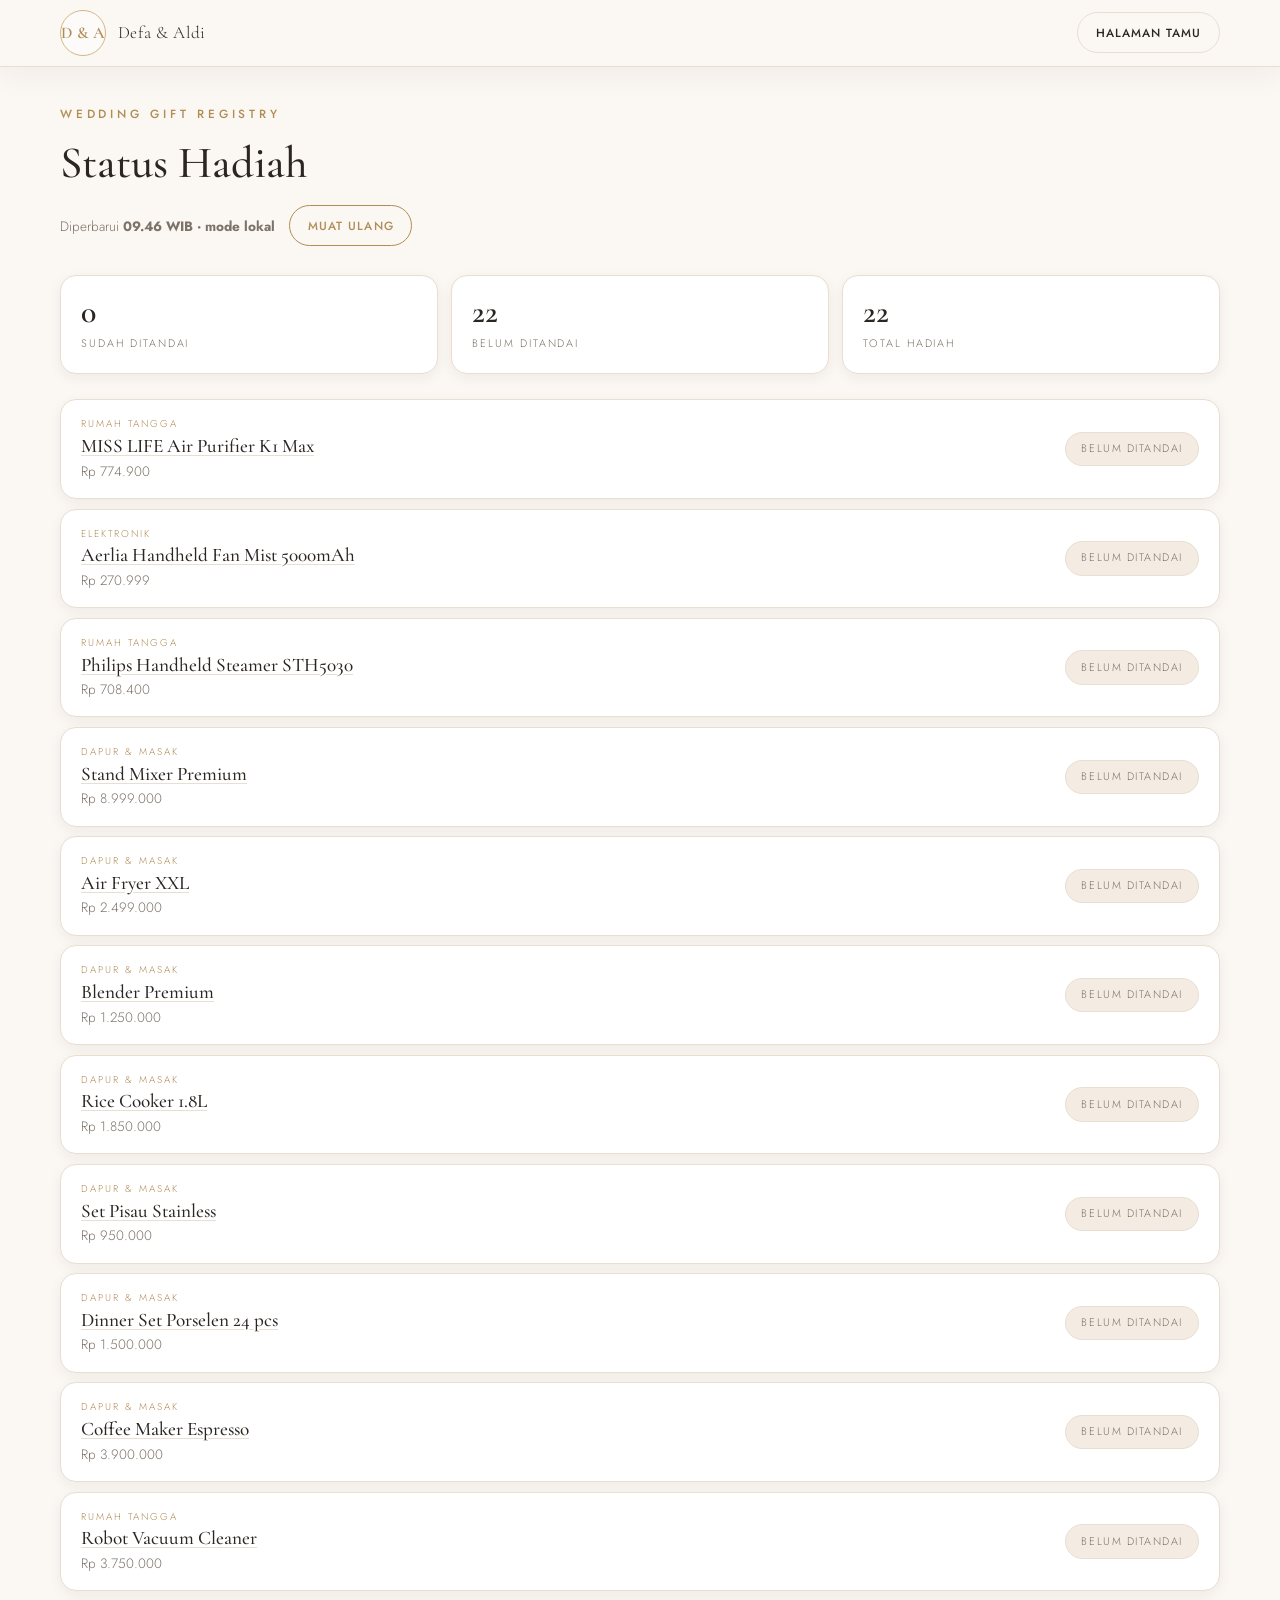
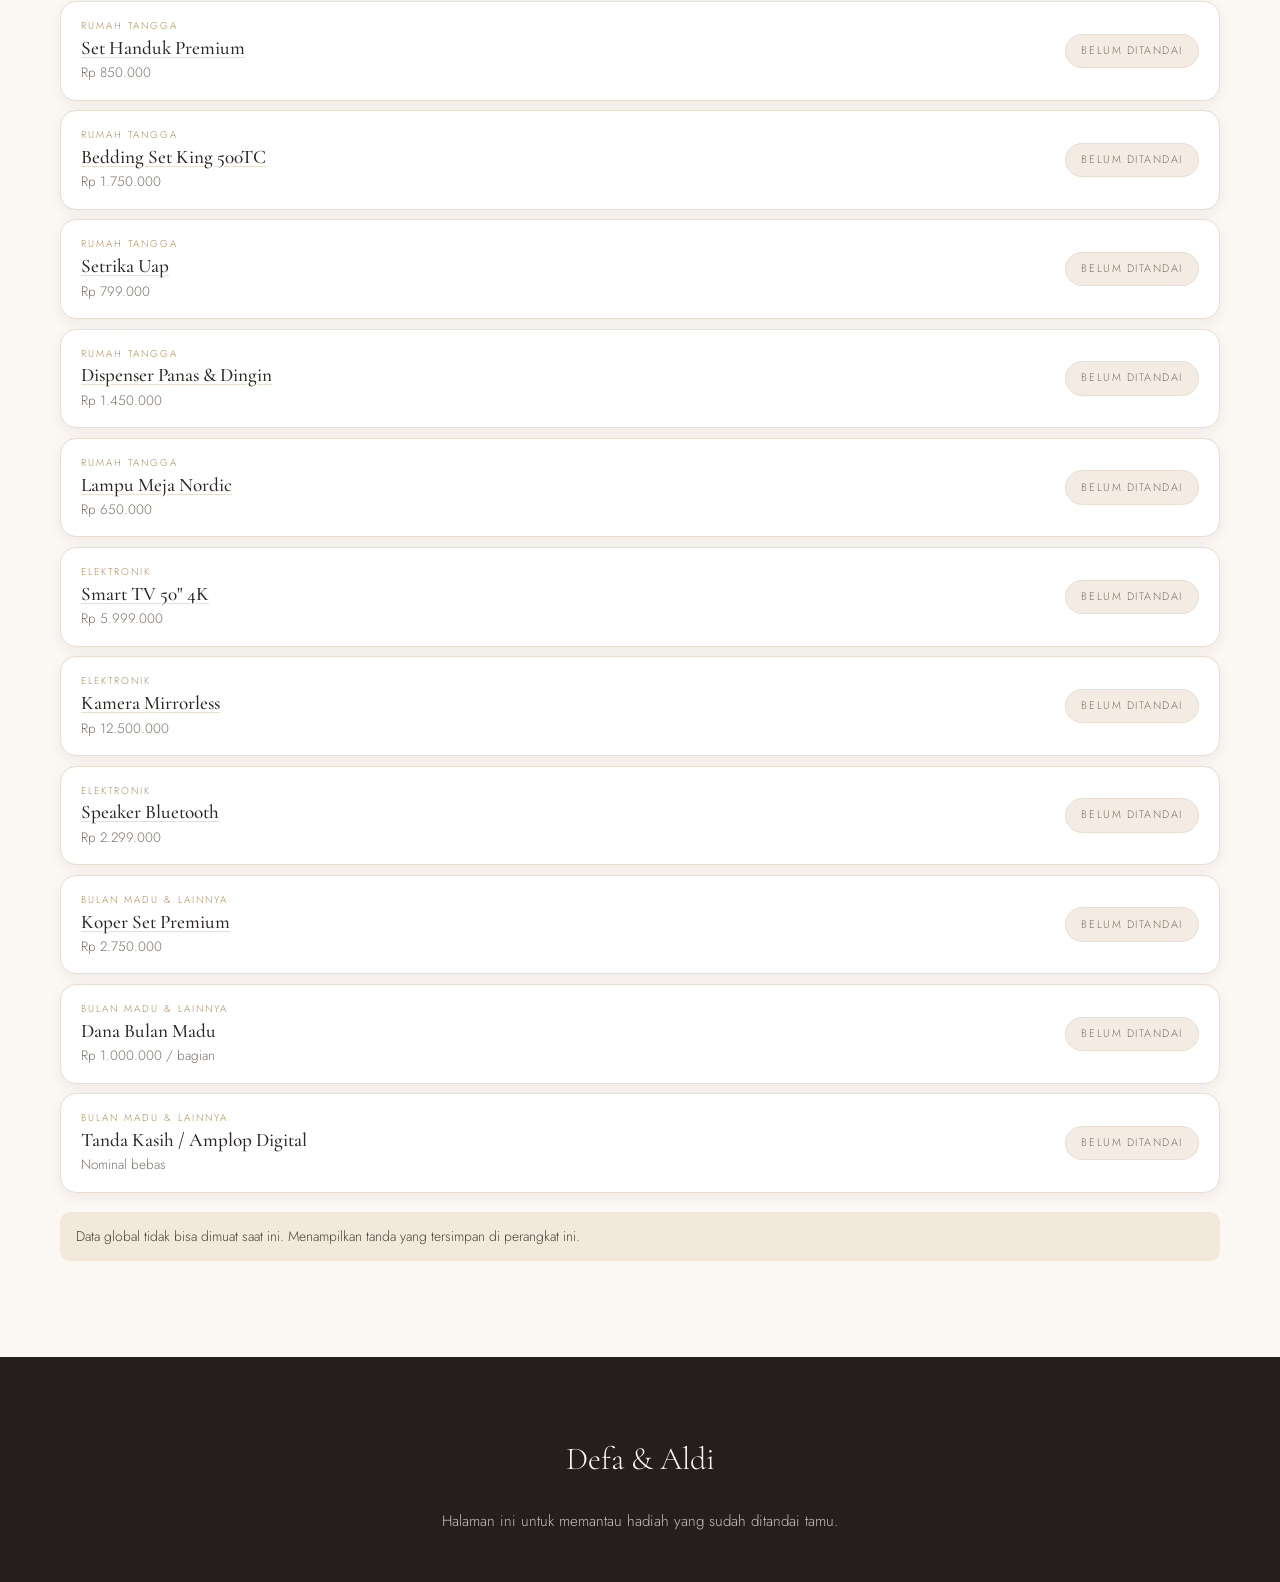
==== status.html @ 215ccc72 "Add status page showing gifts and who marked them" ====
<!DOCTYPE html>
<html lang="id">
<head>
<meta charset="UTF-8">
<meta name="viewport" content="width=device-width, initial-scale=1.0">
<meta name="robots" content="noindex">
<meta name="theme-color" content="#FBF7F2">
<title>Status Hadiah — Defa &amp; Aldi</title>
<link rel="icon" href="data:image/svg+xml,%3Csvg xmlns='http://www.w3.org/2000/svg' viewBox='0 0 64 64'%3E%3Crect width='64' height='64' rx='14' fill='%23FBF7F2'/%3E%3Ctext x='32' y='43' font-family='Georgia,serif' font-size='30' text-anchor='middle' fill='%23B08D57'%3ED%26A%3C/text%3E%3C/svg%3E">
<link rel="preconnect" href="https://fonts.googleapis.com">
<link rel="preconnect" href="https://fonts.gstatic.com" crossorigin>
<link href="https://fonts.googleapis.com/css2?family=Cormorant+Garamond:ital,wght@0,400;0,500;0,600;0,700;1,400;1,500&family=Jost:wght@300;400;500;600&display=swap" rel="stylesheet">
<link rel="stylesheet" href="css/styles.css">
<style>
  .status-page {
    padding: 6.5rem 0 clamp(3rem, 8vw, 6rem);
  }

  .status-title {
    font-size: clamp(2rem, 4.5vw, 2.8rem);
  }

  .status-meta {
    display: flex;
    flex-wrap: wrap;
    align-items: center;
    gap: .9rem;
    margin-top: 1rem;
    color: var(--muted);
    font-size: .85rem;
  }

  .status-stats {
    display: grid;
    grid-template-columns: repeat(3, minmax(0, 1fr));
    gap: .8rem;
    margin-top: 1.8rem;
  }

  .stat-card {
    background: var(--white);
    border: 1px solid var(--line);
    border-radius: var(--radius);
    padding: 1.1rem 1.25rem;
    box-shadow: var(--shadow-sm);
  }

  .stat-card strong {
    display: block;
    font-family: var(--serif);
    font-size: 2rem;
    font-weight: 600;
    line-height: 1.1;
  }

  .stat-card span {
    font-size: .68rem;
    letter-spacing: .18em;
    text-transform: uppercase;
    color: var(--muted);
  }

  .status-list {
    display: flex;
    flex-direction: column;
    gap: .6rem;
    margin-top: 1.6rem;
  }

  .status-row {
    display: flex;
    align-items: center;
    justify-content: space-between;
    gap: 1.2rem;
    background: var(--white);
    border: 1px solid var(--line);
    border-radius: var(--radius);
    padding: 1rem 1.25rem;
    box-shadow: var(--shadow-sm);
  }

  .status-row.is-claimed {
    border-color: #CBE0CB;
    background: linear-gradient(rgba(203, 224, 203, .22), rgba(203, 224, 203, .22)), var(--white);
  }

  .status-cat {
    display: block;
    font-size: .62rem;
    letter-spacing: .2em;
    text-transform: uppercase;
    color: var(--gold);
    margin-bottom: .15rem;
  }

  .status-name {
    font-size: 1.2rem;
  }

  .status-name a {
    text-decoration: underline;
    text-decoration-color: var(--line);
    text-underline-offset: 3px;
  }

  .status-name a:hover {
    text-decoration-color: var(--gold);
  }

  .status-price {
    display: block;
    font-size: .85rem;
    color: var(--muted);
    margin-top: .15rem;
  }

  .status-badge {
    display: inline-flex;
    align-items: center;
    gap: .45rem;
    padding: .45rem .95rem;
    border-radius: 999px;
    font-size: .68rem;
    letter-spacing: .14em;
    text-transform: uppercase;
    white-space: nowrap;
    flex-shrink: 0;
  }

  .status-badge svg {
    width: .95em;
    height: .95em;
    flex-shrink: 0;
  }

  .status-badge.is-claimed {
    background: #E7F2E7;
    border: 1px solid #CBE0CB;
    color: #4E7A4E;
  }

  .status-badge.is-claimed .guest {
    text-transform: none;
    letter-spacing: .02em;
    font-family: var(--serif);
    font-size: .95rem;
    font-weight: 600;
    color: #3D633D;
  }

  .status-badge.is-open {
    background: var(--cream);
    border: 1px solid var(--line);
    color: var(--muted);
  }

  .status-error {
    margin-top: 1.2rem;
    padding: .8rem 1rem;
    border-radius: var(--radius-sm);
    background: var(--gold-tint);
    color: var(--ink-soft);
    font-size: .87rem;
  }

  @media (max-width: 620px) {
    .status-row {
      flex-direction: column;
      align-items: flex-start;
      gap: .7rem;
    }

    .stat-card {
      padding: .8rem .85rem;
    }

    .stat-card strong {
      font-size: 1.5rem;
    }

    .stat-card span {
      font-size: .56rem;
      letter-spacing: .12em;
    }
  }
</style>
</head>
<body>
<a class="skip-link" href="#status-list">Lewati ke daftar status</a>

<header class="nav scrolled" id="site-nav">
  <div class="nav-inner container">
    <a class="brand" href="./" aria-label="Kembali ke halaman tamu">
      <span class="brand-mono">D &amp; A</span>
      <span class="brand-label" data-text="shortNames">Defa &amp; Aldi</span>
    </a>
    <a class="btn btn-sm btn-ghost" href="./">Halaman Tamu</a>
  </div>
</header>

<main class="container status-page">
  <header>
    <p class="eyebrow">Wedding Gift Registry</p>
    <h1 class="status-title">Status Hadiah</h1>
    <p class="status-meta">
      <span>Diperbarui <strong id="updated">…</strong></span>
      <button type="button" class="btn btn-sm btn-outline" id="refresh">Muat Ulang</button>
    </p>
  </header>

  <section class="status-stats" aria-label="Ringkasan">
    <div class="stat-card"><strong id="stat-claimed">0</strong><span>Sudah ditandai</span></div>
    <div class="stat-card"><strong id="stat-open">0</strong><span>Belum ditandai</span></div>
    <div class="stat-card"><strong id="stat-total">0</strong><span>Total hadiah</span></div>
  </section>

  <section class="status-list" id="status-list" aria-live="polite"></section>
  <p class="status-error" id="status-error" hidden></p>
</main>

<footer class="footer">
  <div class="container footer-inner">
    <p class="footer-names" data-text="names">Defa &amp; Aldi</p>
    <p class="footer-thanks">Halaman ini untuk memantau hadiah yang sudah ditandai tamu.</p>
  </div>
</footer>

<script src="js/data.js"></script>
<script src="js/status.js"></script>
</body>
</html>
---- css/styles.css ----
:root {
  --ivory: #FBF7F2;
  --cream: #F4ECE3;
  --sand: #EFE4D7;
  --white: #FFFFFF;
  --ink: #2B2622;
  --ink-soft: #4A423B;
  --muted: #7C7268;
  --line: #E8DED2;
  --gold: #B08D57;
  --gold-soft: #D4B483;
  --gold-tint: #F3E9DA;
  --blush: #D9A7A0;
  --sage: #9DAF9B;
  --radius-lg: 22px;
  --radius: 16px;
  --radius-sm: 10px;
  --shadow-sm: 0 4px 14px rgba(43, 38, 34, .06);
  --shadow: 0 14px 40px rgba(43, 38, 34, .10);
  --shadow-lg: 0 30px 70px rgba(43, 38, 34, .18);
  --serif: 'Cormorant Garamond', 'Times New Roman', Georgia, serif;
  --sans: 'Jost', system-ui, -apple-system, 'Segoe UI', sans-serif;
  --ease: cubic-bezier(.22, .61, .36, 1);
}

*,
*::before,
*::after { box-sizing: border-box; }

html {
  scroll-behavior: smooth;
  -webkit-text-size-adjust: 100%;
}

body {
  margin: 0;
  background: var(--ivory);
  color: var(--ink);
  font-family: var(--sans);
  font-size: 16px;
  line-height: 1.65;
  font-weight: 300;
  overflow-x: hidden;
}

body.no-scroll { overflow: hidden; }

img { max-width: 100%; display: block; }

a { color: inherit; text-decoration: none; }

button, input, select, textarea { font: inherit; color: inherit; }

h1, h2, h3, h4 {
  font-family: var(--serif);
  font-weight: 500;
  line-height: 1.15;
  margin: 0;
}

p { margin: 0; }

ul, ol { margin: 0; padding: 0; list-style: none; }

.container {
  width: min(1160px, 100% - 2.5rem);
  margin-inline: auto;
}

.icon {
  display: inline-flex;
  width: 1.15em;
  height: 1.15em;
  flex: 0 0 auto;
}

.icon svg { width: 100%; height: 100%; display: block; }

.skip-link {
  position: absolute;
  left: -9999px;
  top: 0;
  background: var(--ink);
  color: var(--white);
  padding: .6rem 1rem;
  z-index: 200;
  border-radius: 0 0 var(--radius-sm) 0;
}

.skip-link:focus { left: 0; }

:focus-visible {
  outline: 2px solid var(--gold);
  outline-offset: 3px;
  border-radius: 4px;
}

.eyebrow {
  font-size: .74rem;
  letter-spacing: .32em;
  text-transform: uppercase;
  color: var(--gold);
  font-weight: 500;
  margin-bottom: .9rem;
}

.guest-greeting {
  display: inline-block;
  font-size: .72rem;
  letter-spacing: .22em;
  text-transform: uppercase;
  color: var(--muted);
  background: var(--white);
  border: 1px solid var(--line);
  border-radius: 999px;
  padding: .42rem 1.1rem;
  margin-bottom: 1.1rem;
  box-shadow: var(--shadow-sm);
}

.guest-greeting strong {
  color: var(--gold);
  font-weight: 600;
  letter-spacing: .1em;
}

.section {
  padding: clamp(4.5rem, 9vw, 7.5rem) 0;
  position: relative;
}

.btn {
  display: inline-flex;
  align-items: center;
  justify-content: center;
  gap: .55rem;
  padding: .85rem 1.7rem;
  border-radius: 999px;
  border: 1px solid transparent;
  font-family: var(--sans);
  font-size: .86rem;
  font-weight: 500;
  letter-spacing: .09em;
  text-transform: uppercase;
  cursor: pointer;
  transition: transform .25s var(--ease), background .25s var(--ease), color .25s var(--ease), border-color .25s var(--ease), box-shadow .25s var(--ease);
  white-space: nowrap;
}

.btn:hover { transform: translateY(-2px); }
.btn:active { transform: translateY(0); }

.btn-primary {
  background: var(--ink);
  color: var(--ivory);
  box-shadow: var(--shadow-sm);
}

.btn-primary:hover { background: #3A332D; box-shadow: var(--shadow); }

.btn-gold {
  background: var(--gold);
  color: #FFFDF9;
}

.btn-gold:hover { background: #9E7C48; }

.btn-ghost {
  background: transparent;
  border-color: var(--line);
  color: var(--ink);
}

.btn-ghost:hover { border-color: var(--gold); color: var(--gold); }

.btn-outline {
  background: transparent;
  border-color: var(--gold);
  color: var(--gold);
}

.btn-outline:hover { background: var(--gold); color: #FFFDF9; }

.btn-sm {
  padding: .6rem 1.1rem;
  font-size: .74rem;
}

.btn .icon { font-size: 1.05em; }

.nav {
  position: fixed;
  inset: 0 0 auto 0;
  z-index: 100;
  padding: 1rem 0;
  transition: background .35s var(--ease), box-shadow .35s var(--ease), padding .35s var(--ease);
}

.nav.scrolled {
  background: rgba(251, 247, 242, .92);
  backdrop-filter: blur(14px);
  -webkit-backdrop-filter: blur(14px);
  box-shadow: 0 1px 0 var(--line), 0 10px 30px rgba(43, 38, 34, .05);
  padding: .6rem 0;
}

.nav-inner {
  display: flex;
  align-items: center;
  gap: 1.4rem;
}

.brand {
  display: flex;
  align-items: center;
  gap: .7rem;
  margin-right: auto;
}

.brand-mono {
  font-family: var(--serif);
  font-size: 1.02rem;
  font-weight: 600;
  letter-spacing: .02em;
  white-space: nowrap;
  line-height: 1;
  color: var(--gold);
  border: 1px solid var(--gold-soft);
  border-radius: 50%;
  width: 2.9rem;
  height: 2.9rem;
  display: grid;
  place-items: center;
  background: rgba(255, 255, 255, .55);
  transition: background .3s var(--ease);
}

.brand-label {
  font-family: var(--serif);
  font-size: 1.08rem;
  letter-spacing: .04em;
  color: var(--ink);
}

@media (max-width: 560px) {
  .brand-label { display: none; }
}

.registry-head {
  display: grid;
  grid-template-columns: minmax(0, 1fr) auto;
  align-items: end;
  gap: 2.5rem;
  margin-bottom: clamp(2.2rem, 4vw, 3.2rem);
}

.registry-names {
  font-size: clamp(2.4rem, 5.5vw, 3.9rem);
  line-height: 1.05;
}

.registry-names .amp {
  font-style: italic;
  color: var(--gold);
  font-weight: 400;
  padding: 0 .06em;
}

.registry-meta {
  display: flex;
  flex-wrap: wrap;
  align-items: center;
  gap: .7rem;
  margin-top: .9rem;
  font-size: .76rem;
  letter-spacing: .26em;
  text-transform: uppercase;
  color: var(--muted);
}

.registry-meta .dot {
  width: 4px;
  height: 4px;
  border-radius: 50%;
  background: var(--gold);
}

.registry-lead {
  max-width: 54ch;
  margin-top: 1.1rem;
  color: var(--muted);
  font-size: 1.02rem;
}

.registry-actions {
  display: flex;
  flex-wrap: wrap;
  gap: .6rem;
  margin-top: 1.5rem;
}

.countdown {
  display: flex;
  gap: clamp(.5rem, 1.6vw, .8rem);
}

.cd-item {
  min-width: 4.1rem;
  padding: .7rem .55rem .55rem;
  background: rgba(255, 255, 255, .68);
  border: 1px solid var(--line);
  border-radius: var(--radius-sm);
  display: flex;
  flex-direction: column;
  align-items: center;
  box-shadow: var(--shadow-sm);
}

.cd-item strong {
  font-family: var(--serif);
  font-size: clamp(1.15rem, 2.2vw, 1.6rem);
  font-weight: 600;
  color: var(--ink);
  line-height: 1;
  font-variant-numeric: tabular-nums;
}

.cd-item span {
  margin-top: .3rem;
  font-size: .56rem;
  letter-spacing: .2em;
  text-transform: uppercase;
  color: var(--muted);
}

.gifts {
  background: linear-gradient(180deg, var(--ivory) 0%, #F7F0E7 100%);
  padding-top: clamp(6.5rem, 11vw, 8.5rem);
}

.toolbar {
  display: flex;
  flex-wrap: wrap;
  align-items: center;
  gap: .9rem;
  margin-bottom: 1.4rem;
}

.search {
  display: flex;
  align-items: center;
  gap: .6rem;
  padding: .7rem 1.1rem;
  background: var(--white);
  border: 1px solid var(--line);
  border-radius: 999px;
  flex: 1 1 260px;
  color: var(--muted);
  transition: border-color .25s var(--ease), box-shadow .25s var(--ease);
}

.search:focus-within { border-color: var(--gold-soft); box-shadow: 0 0 0 4px rgba(176, 141, 87, .1); }

.search input {
  border: 0;
  background: transparent;
  outline: none;
  width: 100%;
  font-size: .95rem;
}

.chips {
  display: flex;
  flex-wrap: wrap;
  gap: .45rem;
  order: 3;
  flex: 1 1 100%;
}

.chip {
  padding: .55rem 1.05rem;
  border-radius: 999px;
  border: 1px solid var(--line);
  background: rgba(255, 255, 255, .6);
  font-size: .78rem;
  letter-spacing: .06em;
  text-transform: uppercase;
  font-weight: 400;
  color: var(--ink-soft);
  cursor: pointer;
  transition: all .25s var(--ease);
}

.chip:hover { border-color: var(--gold-soft); color: var(--gold); }

.chip.is-active {
  background: var(--ink);
  border-color: var(--ink);
  color: var(--ivory);
}

.sort {
  display: flex;
  align-items: center;
  gap: .5rem;
  margin-left: auto;
  font-size: .78rem;
  letter-spacing: .1em;
  text-transform: uppercase;
  color: var(--muted);
}

.sort select {
  border: 1px solid var(--line);
  background: var(--white);
  border-radius: 999px;
  padding: .55rem .9rem;
  font-size: .8rem;
  cursor: pointer;
  outline: none;
}

.result-count {
  font-size: .82rem;
  letter-spacing: .12em;
  text-transform: uppercase;
  color: var(--muted);
  margin-bottom: 1.4rem;
}

.gift-grid {
  display: grid;
  grid-template-columns: repeat(auto-fill, minmax(270px, 1fr));
  gap: 1.6rem;
}

.gift {
  background: var(--white);
  border: 1px solid var(--line);
  border-radius: var(--radius-lg);
  overflow: hidden;
  display: flex;
  flex-direction: column;
  box-shadow: var(--shadow-sm);
  transition: transform .35s var(--ease), box-shadow .35s var(--ease), border-color .35s var(--ease);
}

.gift:hover {
  transform: translateY(-6px);
  box-shadow: var(--shadow);
  border-color: var(--gold-soft);
}

.gift.is-claimed { opacity: .72; }

.gift-media {
  position: relative;
  aspect-ratio: 4 / 3;
  display: grid;
  place-items: center;
  overflow: hidden;
}

.gift-media::before {
  content: "";
  position: absolute;
  inset: 0;
  background-image:
    radial-gradient(circle at 18% 22%, rgba(255, 255, 255, .55) 0 2px, transparent 2px),
    radial-gradient(circle at 82% 78%, rgba(255, 255, 255, .4) 0 2px, transparent 2px);
  background-size: 48px 48px, 64px 64px;
  opacity: .7;
}

.gift-media img {
  position: absolute;
  inset: 0;
  width: 100%;
  height: 100%;
  object-fit: cover;
}

.gift-icon {
  position: relative;
  display: grid;
  place-items: center;
  width: 5.6rem;
  height: 5.6rem;
  border-radius: 50%;
  background: rgba(255, 255, 255, .72);
  color: var(--ink-soft);
  font-size: 2.6rem;
  box-shadow: 0 10px 30px rgba(43, 38, 34, .08);
  transition: transform .4s var(--ease);
}

.gift:hover .gift-icon { transform: scale(1.07) rotate(-3deg); }

.cat-dapur { background: linear-gradient(140deg, #F6E7D8, #EBD3BE); }
.cat-rumah { background: linear-gradient(140deg, #E8EDE6, #D5DFD3); }
.cat-elektronik { background: linear-gradient(140deg, #E4E9F0, #CDD7E4); }
.cat-lainnya { background: linear-gradient(140deg, #F3E3E1, #E4C9C6); }

.gift-badge {
  position: absolute;
  top: 1rem;
  left: 1rem;
  background: rgba(43, 38, 34, .88);
  color: var(--ivory);
  font-size: .62rem;
  letter-spacing: .18em;
  text-transform: uppercase;
  padding: .4rem .75rem;
  border-radius: 999px;
}

.gift-ribbon {
  position: absolute;
  top: 1rem;
  right: 1rem;
  display: none;
  align-items: center;
  gap: .35rem;
  background: rgba(255, 253, 249, .94);
  color: #4E7A4E;
  border: 1px solid #CBE0CB;
  font-size: .62rem;
  letter-spacing: .14em;
  text-transform: uppercase;
  padding: .4rem .7rem;
  border-radius: 999px;
}

.gift.is-claimed .gift-ribbon { display: inline-flex; }

.gift-body {
  padding: 1.3rem 1.35rem 1.4rem;
  display: flex;
  flex-direction: column;
  flex: 1;
}

.gift-cat {
  font-size: .66rem;
  letter-spacing: .22em;
  text-transform: uppercase;
  color: var(--gold);
  margin-bottom: .5rem;
}

.gift-title {
  font-size: 1.4rem;
  margin-bottom: .45rem;
}

.gift-desc {
  color: var(--muted);
  font-size: .9rem;
  display: -webkit-box;
  -webkit-line-clamp: 2;
  -webkit-box-orient: vertical;
  overflow: hidden;
  margin-bottom: 1rem;
}

.gift-meta {
  display: flex;
  align-items: baseline;
  justify-content: space-between;
  gap: .6rem;
  margin-top: auto;
  padding-top: .9rem;
  border-top: 1px dashed var(--line);
}

.gift-price {
  font-family: var(--serif);
  font-size: 1.22rem;
  font-weight: 600;
  color: var(--ink);
}

.gift-qty {
  font-size: .72rem;
  letter-spacing: .08em;
  text-transform: uppercase;
  color: var(--muted);
}

.gift-actions {
  display: flex;
  gap: .5rem;
  margin-top: 1rem;
}

.gift-actions .btn { flex: 1; }

.claim-btn {
  flex: 0 0 44px !important;
  width: 44px;
  padding: 0;
  border-radius: 999px;
  background: transparent;
  border: 1px solid var(--line);
  color: var(--muted);
  display: grid;
  place-items: center;
  cursor: pointer;
  transition: all .25s var(--ease);
}

.claim-btn:hover { border-color: var(--sage); color: #4E7A4E; }

.claim-btn.is-on {
  background: #EAF2E9;
  border-color: #CBE0CB;
  color: #4E7A4E;
}

.empty {
  text-align: center;
  padding: 3.5rem 1rem;
  color: var(--muted);
  border: 1px dashed var(--line);
  border-radius: var(--radius-lg);
}

.empty .icon { font-size: 2rem; color: var(--gold-soft); margin-bottom: .6rem; }

.empty h3 { font-size: 1.4rem; color: var(--ink); margin-bottom: .3rem; }

.note {
  display: flex;
  align-items: center;
  justify-content: center;
  gap: .55rem;
  margin-top: 2.4rem;
  font-size: .84rem;
  color: var(--muted);
  text-align: center;
}

.note .icon { color: var(--sage); }

@keyframes rise {
  from { opacity: 0; transform: translateY(14px); }
  to { opacity: 1; transform: translateY(0); }
}

.footer {
  position: relative;
  background: #241F1C;
  color: rgba(251, 247, 242, .75);
  padding: 4.5rem 0 3rem;
  text-align: center;
}

.footer-mono {
  font-family: var(--serif);
  font-size: 1.6rem;
  color: var(--gold-soft);
  letter-spacing: .14em;
}

.footer-names {
  font-family: var(--serif);
  font-size: 2rem;
  color: var(--ivory);
  margin-top: .3rem;
}

.footer-date {
  font-size: .78rem;
  letter-spacing: .26em;
  text-transform: uppercase;
  color: rgba(251, 247, 242, .55);
  margin-top: .5rem;
}

.footer-thanks { margin-top: 1.4rem; font-size: .95rem; }

.footer-small {
  margin-top: 2rem;
  font-size: .76rem;
  color: rgba(251, 247, 242, .45);
  display: inline-flex;
  align-items: center;
  gap: .4rem;
}

.footer-small .icon { color: var(--blush); }

.to-top {
  position: absolute;
  right: 1.6rem;
  top: -1.5rem;
  width: 3rem;
  height: 3rem;
  border-radius: 50%;
  background: var(--gold);
  color: #FFFDF9;
  display: grid;
  place-items: center;
  box-shadow: var(--shadow);
  transition: transform .3s var(--ease), background .3s var(--ease);
}

.to-top .icon { transform: rotate(180deg); }

.to-top:hover { transform: translateY(-4px); background: #9E7C48; }

.denied {
  position: fixed;
  inset: 0;
  z-index: 300;
  display: grid;
  place-items: center;
  padding: 1.5rem;
  background: var(--ivory);
}

.denied[hidden] { display: none; }

.denied-card {
  width: min(440px, 100%);
  text-align: center;
  background: var(--white);
  border: 1px solid var(--line);
  border-radius: var(--radius-lg);
  box-shadow: var(--shadow);
  padding: clamp(2rem, 6vw, 3rem) clamp(1.5rem, 5vw, 2.5rem);
}

.denied-card .icon {
  width: 2.6rem;
  height: 2.6rem;
  margin: 0 auto 1.1rem;
  padding: .62rem;
  border-radius: 50%;
  background: var(--gold-tint);
  color: var(--gold);
}

.denied-card h2 {
  font-size: 1.8rem;
  margin-bottom: .6rem;
}

.denied-card p {
  color: var(--muted);
  font-size: .95rem;
}

.modal {
  position: fixed;
  inset: 0;
  z-index: 200;
  display: grid;
  place-items: center;
  padding: 1.2rem;
}

.modal[hidden] { display: none; }

.modal-backdrop {
  position: absolute;
  inset: 0;
  background: rgba(36, 31, 28, .55);
  backdrop-filter: blur(4px);
  animation: fade .3s var(--ease) both;
}

@keyframes fade { from { opacity: 0; } to { opacity: 1; } }

.modal-panel {
  position: relative;
  width: min(620px, 100%);
  max-height: 90svh;
  overflow: auto;
  background: var(--white);
  border-radius: var(--radius-lg);
  box-shadow: var(--shadow-lg);
  animation: pop .35s var(--ease) both;
}

@keyframes pop {
  from { opacity: 0; transform: translateY(18px) scale(.98); }
  to { opacity: 1; transform: none; }
}

.modal-close {
  position: absolute;
  top: .9rem;
  right: .9rem;
  z-index: 2;
  width: 2.4rem;
  height: 2.4rem;
  border-radius: 50%;
  border: 1px solid rgba(43, 38, 34, .12);
  background: rgba(255, 255, 255, .86);
  color: var(--ink);
  display: grid;
  place-items: center;
  cursor: pointer;
  transition: background .25s var(--ease), transform .25s var(--ease);
}

.modal-close:hover { background: var(--ink); color: var(--ivory); transform: rotate(90deg); }

.modal-media {
  aspect-ratio: 16 / 8;
  display: grid;
  place-items: center;
  position: relative;
}

.modal-media .gift-icon { width: 5rem; height: 5rem; font-size: 2.3rem; }

.modal-media img {
  position: absolute;
  inset: 0;
  width: 100%;
  height: 100%;
  object-fit: cover;
}

.modal-content { padding: 1.7rem 1.8rem 2rem; }

.modal-content .gift-cat { margin-bottom: .4rem; }

.modal-content h3 { font-size: 2rem; margin-bottom: .6rem; }

.modal-content .desc { color: var(--muted); margin-bottom: 1.2rem; }

.modal-facts {
  display: grid;
  grid-template-columns: repeat(auto-fit, minmax(130px, 1fr));
  gap: .8rem;
  margin-bottom: 1.3rem;
}

.fact {
  background: var(--ivory);
  border: 1px solid var(--line);
  border-radius: var(--radius-sm);
  padding: .8rem .9rem;
}

.fact span {
  display: block;
  font-size: .64rem;
  letter-spacing: .18em;
  text-transform: uppercase;
  color: var(--muted);
  margin-bottom: .2rem;
}

.fact strong { font-family: var(--serif); font-size: 1.1rem; font-weight: 600; }

.modal-note {
  font-size: .84rem;
  color: var(--muted);
  background: var(--gold-tint);
  border-radius: var(--radius-sm);
  padding: .8rem 1rem;
  margin-bottom: 1.3rem;
}

.modal-actions { display: grid; gap: .6rem; grid-template-columns: 1fr 1fr; }

.modal-actions .btn { width: 100%; }

.modal-actions .wide { grid-column: 1 / -1; }

.toast {
  position: fixed;
  left: 50%;
  bottom: 2rem;
  transform: translate(-50%, 200%);
  opacity: 0;
  visibility: hidden;
  background: var(--ink);
  color: var(--ivory);
  padding: .85rem 1.5rem;
  border-radius: 999px;
  font-size: .88rem;
  box-shadow: var(--shadow-lg);
  transition: transform .45s var(--ease), opacity .3s var(--ease), visibility .45s;
  z-index: 300;
  max-width: calc(100vw - 2rem);
  text-align: center;
}

.toast.show {
  transform: translate(-50%, 0);
  opacity: 1;
  visibility: visible;
}

.reveal {
  opacity: 0;
  transform: translateY(22px);
  transition: opacity .8s var(--ease), transform .8s var(--ease);
}

.reveal.is-in { opacity: 1; transform: none; }

@media (max-width: 980px) {
  .registry-head {
    grid-template-columns: 1fr;
    align-items: start;
    gap: 1.8rem;
  }
}

@media (max-width: 620px) {
  .container { width: min(1160px, 100% - 1.8rem); }

  .countdown { gap: .45rem; }

  .cd-item { min-width: 3.6rem; padding: .6rem .45rem .5rem; }

  .registry-meta { gap: .45rem; font-size: .68rem; letter-spacing: .2em; }

  .modal-actions { grid-template-columns: 1fr; }

  .gift-grid { grid-template-columns: 1fr; }
}

@media (prefers-reduced-motion: reduce) {
  html { scroll-behavior: auto; }

  *,
  *::before,
  *::after {
    animation-duration: .001ms !important;
    animation-iteration-count: 1 !important;
    transition-duration: .001ms !important;
  }

  .reveal { opacity: 1; transform: none; }
}
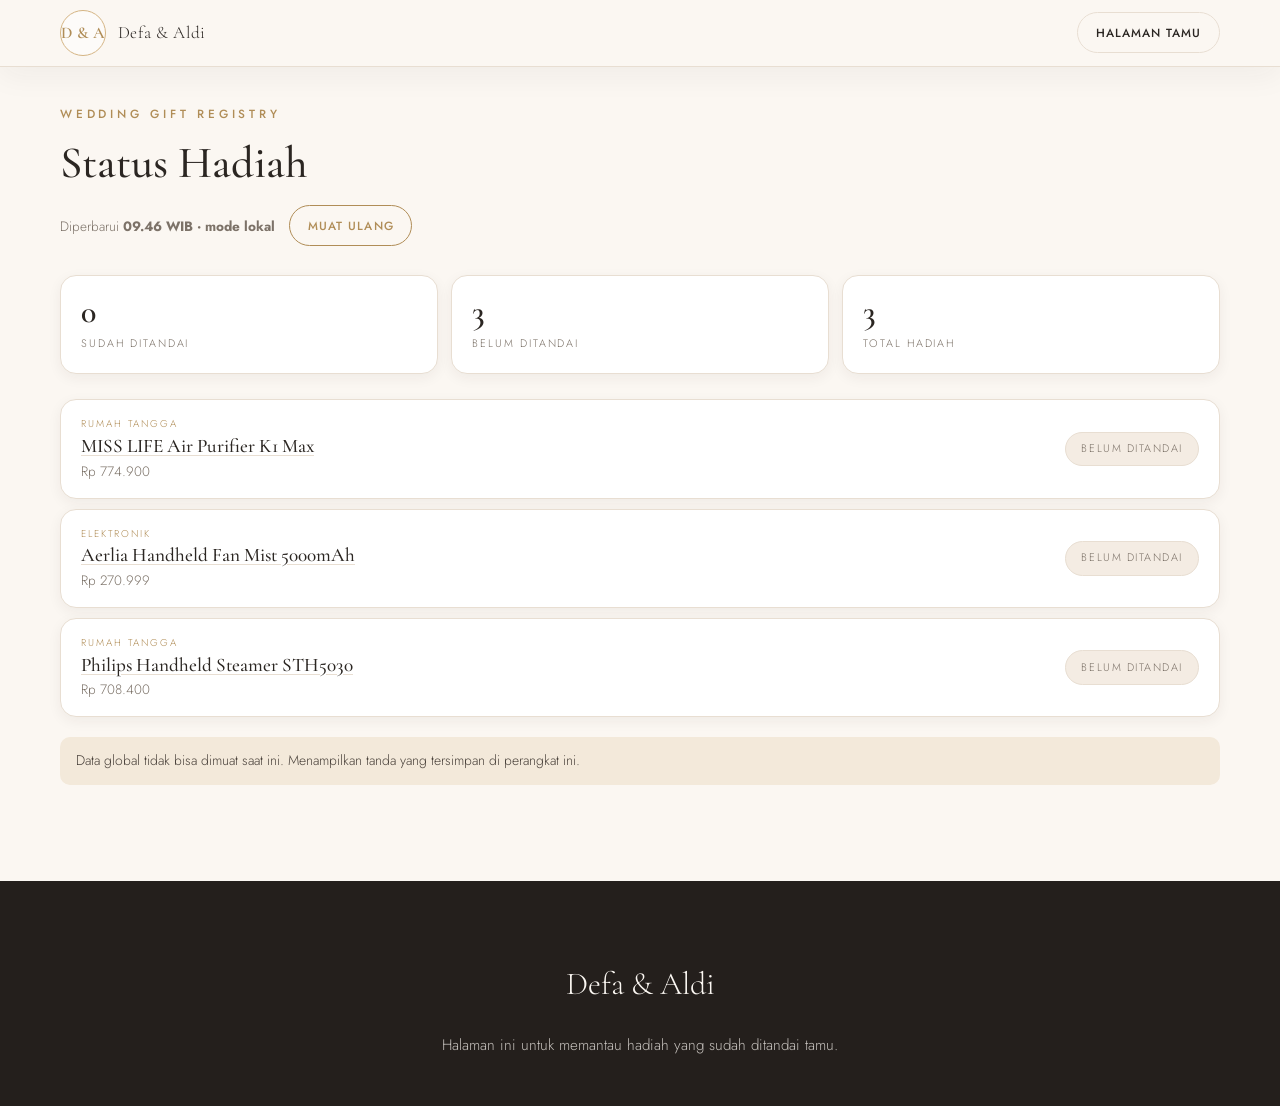
==== commit 02bdb92e: "Improve SEO tags, add proper favicon and OG image" ====
--- a/status.html
+++ b/status.html
@@ -6,7 +6,9 @@
 <meta name="robots" content="noindex">
 <meta name="theme-color" content="#FBF7F2">
 <title>Status Hadiah — Defa &amp; Aldi</title>
-<link rel="icon" href="data:image/svg+xml,%3Csvg xmlns='http://www.w3.org/2000/svg' viewBox='0 0 64 64'%3E%3Crect width='64' height='64' rx='14' fill='%23FBF7F2'/%3E%3Ctext x='32' y='43' font-family='Georgia,serif' font-size='30' text-anchor='middle' fill='%23B08D57'%3ED%26A%3C/text%3E%3C/svg%3E">
+<link rel="icon" type="image/svg+xml" href="images/favicon.svg">
+<link rel="icon" type="image/png" sizes="32x32" href="images/favicon-32.png">
+<link rel="apple-touch-icon" sizes="180x180" href="images/apple-touch-icon.png">
 <link rel="preconnect" href="https://fonts.googleapis.com">
 <link rel="preconnect" href="https://fonts.gstatic.com" crossorigin>
 <link href="https://fonts.googleapis.com/css2?family=Cormorant+Garamond:ital,wght@0,400;0,500;0,600;0,700;1,400;1,500&family=Jost:wght@300;400;500;600&display=swap" rel="stylesheet">
